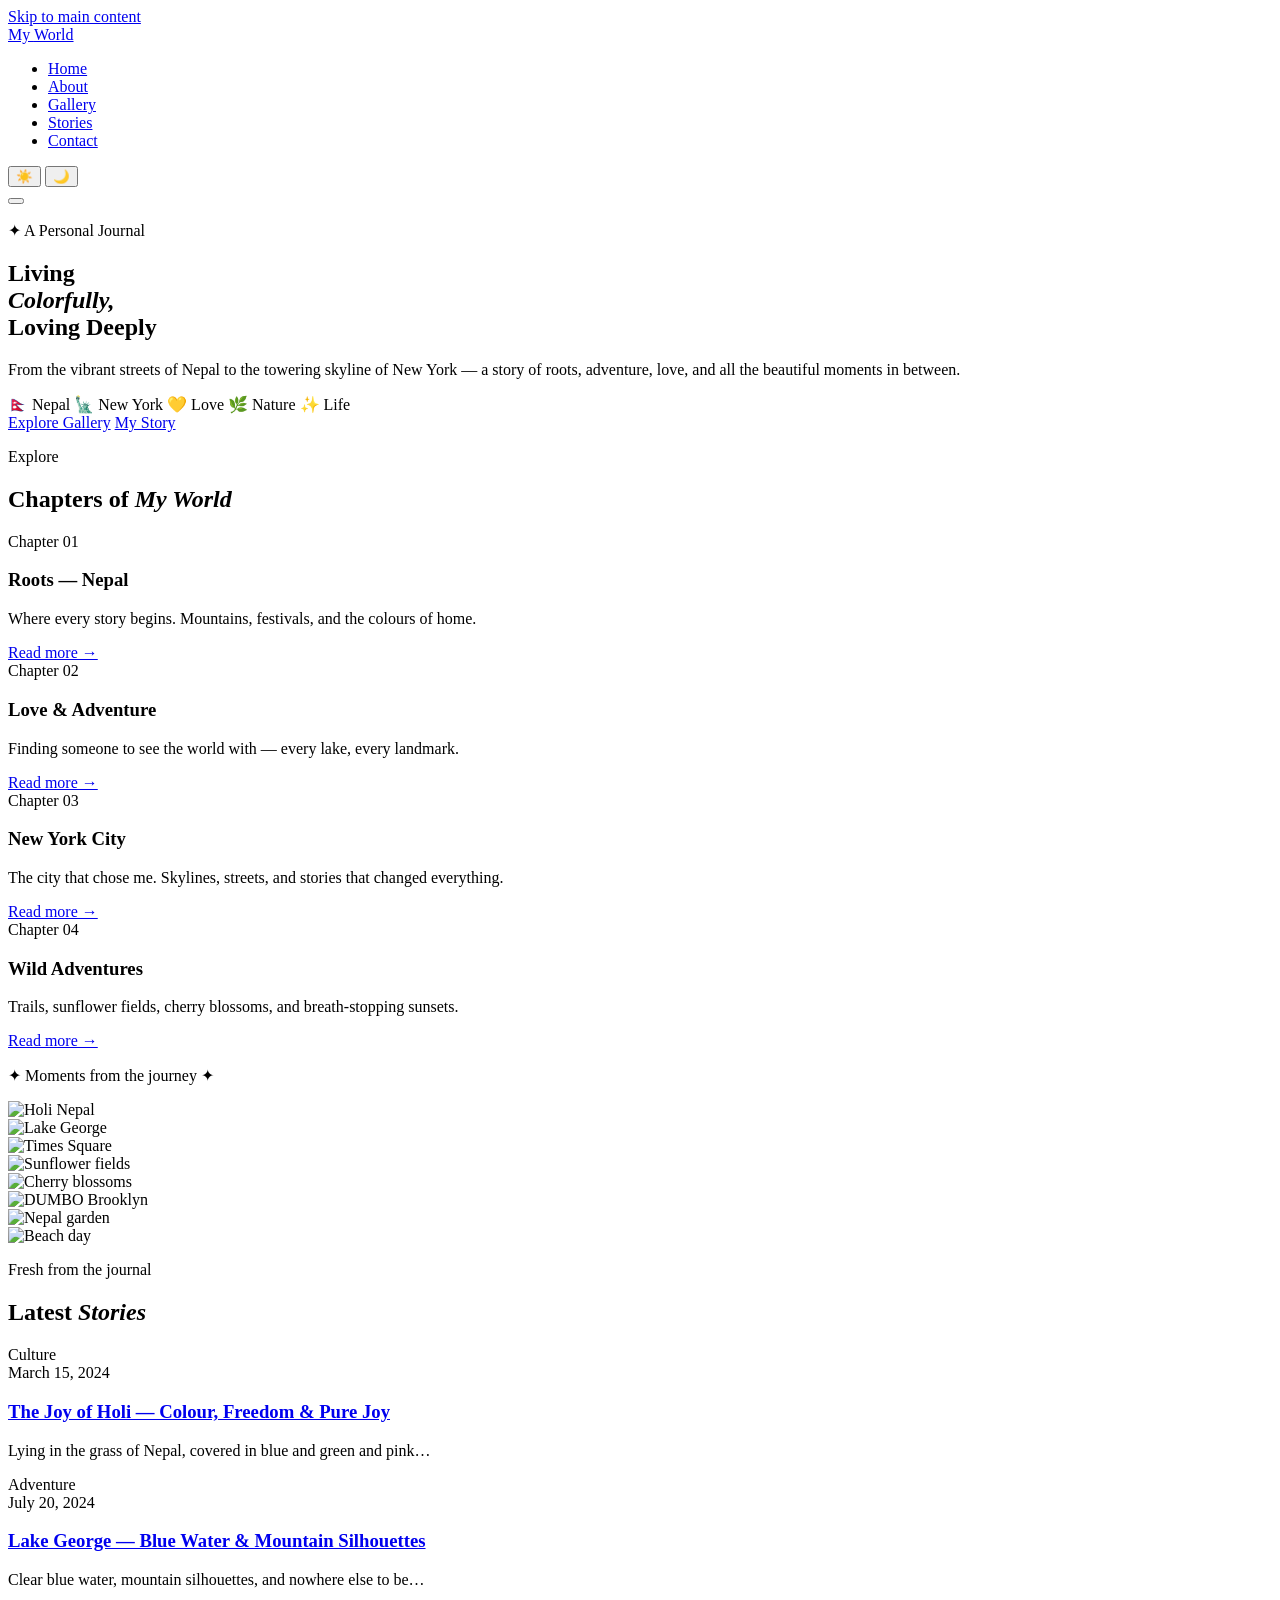
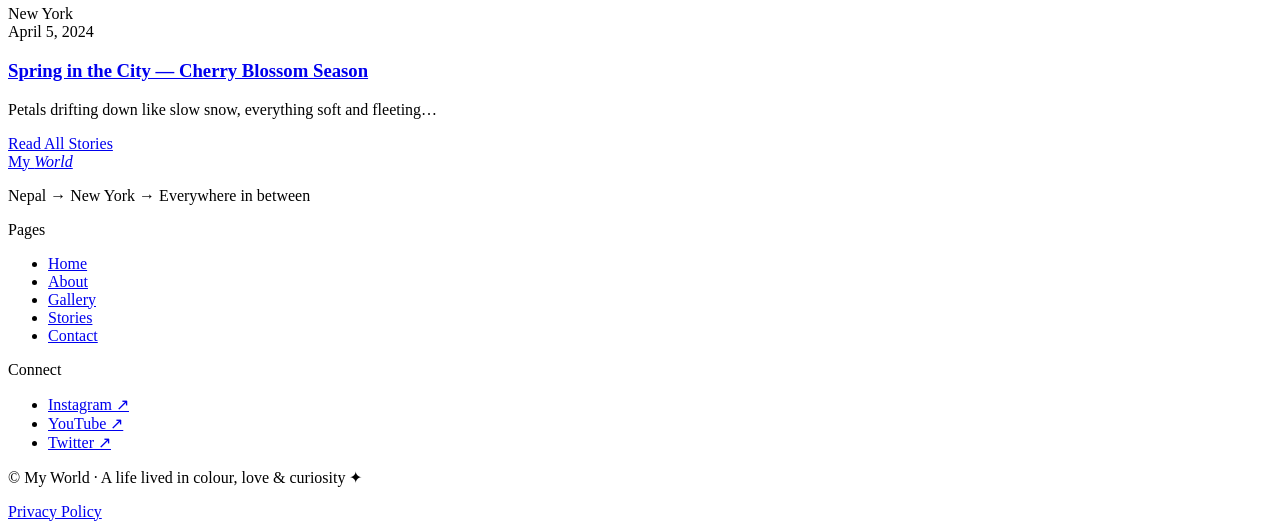
==== index.html @ 85cc90f7 "Add files via upload" ====
<!DOCTYPE html>
<html lang="en" data-theme="light">
<head>
  <meta charset="UTF-8" />
  <meta name="viewport" content="width=device-width, initial-scale=1.0" />
  <title>My World — Nepal to New York | A Personal Vlog</title>
  <meta name="description" content="A personal vlog journey from Nepal to New York City. Stories of roots, love, adventure, nature, and culture." />
  <meta name="keywords" content="Nepal, New York, vlog, travel, culture, adventure, personal blog" />
  <meta name="author" content="My World" />
  <meta http-equiv="X-Content-Type-Options" content="nosniff" />
  <meta http-equiv="Referrer-Policy" content="strict-origin-when-cross-origin" />
  <meta property="og:title" content="My World — Nepal to New York" />
  <meta property="og:description" content="A life lived in colour, love and curiosity." />
  <meta property="og:type" content="website" />
  <link rel="preconnect" href="https://fonts.googleapis.com" />
  <link rel="preconnect" href="https://fonts.gstatic.com" crossorigin />
  <link href="https://fonts.googleapis.com/css2?family=Cormorant+Garamond:ital,wght@0,300;0,400;0,600;1,300;1,400&family=Outfit:wght@300;400;500;600&display=swap" rel="stylesheet" />
  <link rel="stylesheet" href="css/main.css" />
  <link rel="stylesheet" href="css/home.css" />
  <link rel="icon" href="data:image/svg+xml,<svg xmlns='http://www.w3.org/2000/svg' viewBox='0 0 32 32'><text y='26' font-size='26'>✦</text></svg>" />
</head>
<body>

<a href="#main" class="skip-link">Skip to main content</a>

<!-- NAVBAR -->
<nav id="navbar" role="navigation" aria-label="Main navigation">
  <a href="index.html" class="nav-logo">My <span>World</span></a>
  <div class="nav-mid">
    <ul class="nav-links" role="list">
      <li><a href="index.html" class="active" aria-current="page">Home</a></li>
      <li><a href="pages/about.html">About</a></li>
      <li><a href="pages/gallery.html">Gallery</a></li>
      <li><a href="pages/blog.html">Stories</a></li>
      <li><a href="pages/contact.html">Contact</a></li>
    </ul>
  </div>
  <div class="nav-right">
    <div class="theme-toggle" role="group" aria-label="Choose color theme">
      <button class="theme-btn" id="btnLight" aria-label="Light mode" title="Light mode">☀️</button>
      <button class="theme-btn active" id="btnDark" aria-label="Dark mode" title="Dark mode">🌙</button>
    </div>
    <button class="burger" id="burgerBtn" aria-label="Open menu" aria-expanded="false" aria-controls="mobileMenu">
      <span></span><span></span><span></span>
    </button>
  </div>
</nav>

<!-- MOBILE MENU -->
<div id="mobileMenu" class="drawer" hidden role="dialog" aria-modal="true" aria-label="Mobile navigation">
  <a href="index.html">Home</a>
  <a href="pages/about.html">About</a>
  <a href="pages/gallery.html">Gallery</a>
  <a href="pages/blog.html">Stories</a>
  <a href="pages/contact.html">Contact</a>
</div>

<main id="main">

  <!-- HERO -->
  <section class="hero" aria-labelledby="hero-heading">
    <div class="hero-content">
      <p class="eyebrow">✦ A Personal Journal</p>
      <h1 id="hero-heading" class="hero-h1">
        Living<br><em>Colorfully,</em><br><strong>Loving</strong> Deeply
      </h1>
      <p class="hero-sub">
        From the vibrant streets of Nepal to the towering skyline of New York —
        a story of roots, adventure, love, and all the beautiful moments in between.
      </p>
      <div class="hero-tags">
        <span class="tag">🇳🇵 Nepal</span>
        <span class="tag">🗽 New York</span>
        <span class="tag">💛 Love</span>
        <span class="tag">🌿 Nature</span>
        <span class="tag">✨ Life</span>
      </div>
      <div class="hero-cta">
        <a href="pages/gallery.html" class="btn-primary">Explore Gallery</a>
        <a href="pages/about.html" class="btn-secondary">My Story</a>
      </div>
    </div>
    <div class="hero-image">
      <!-- Put your hero photo in /images/hero.jpg -->
      <img src="images/hero.jpg"
           alt="Standing in a golden sunflower field in a white dress"
           loading="eager" fetchpriority="high" width="800" height="1000"
           onerror="this.parentElement.classList.add('img-fallback');this.remove();" />
    </div>
  </section>

  <!-- CHAPTERS -->
  <section class="chapters" aria-labelledby="chapters-heading">
    <div class="section-header reveal">
      <p class="lbl">Explore</p>
      <h2 id="chapters-heading" class="sec-h">Chapters of <em>My World</em></h2>
    </div>
    <div class="chapters-grid">

      <article class="chapter-card reveal">
        <div class="card-img">
          <img src="images/chapter-roots.jpg" alt="Holi festival Nepal" loading="lazy" width="600" height="400" onerror="this.remove()" />
        </div>
        <div class="card-body">
          <span class="card-tag">Chapter 01</span>
          <h3>Roots — Nepal</h3>
          <p>Where every story begins. Mountains, festivals, and the colours of home.</p>
          <a href="pages/blog.html#roots" class="card-link">Read more →</a>
        </div>
      </article>

      <article class="chapter-card reveal d1">
        <div class="card-img">
          <img src="images/chapter-love.jpg" alt="Couple at Lake George" loading="lazy" width="600" height="400" onerror="this.remove()" />
        </div>
        <div class="card-body">
          <span class="card-tag">Chapter 02</span>
          <h3>Love &amp; Adventure</h3>
          <p>Finding someone to see the world with — every lake, every landmark.</p>
          <a href="pages/blog.html#love" class="card-link">Read more →</a>
        </div>
      </article>

      <article class="chapter-card reveal d2">
        <div class="card-img">
          <img src="images/chapter-nyc.jpg" alt="Times Square New York" loading="lazy" width="600" height="400" onerror="this.remove()" />
        </div>
        <div class="card-body">
          <span class="card-tag">Chapter 03</span>
          <h3>New York City</h3>
          <p>The city that chose me. Skylines, streets, and stories that changed everything.</p>
          <a href="pages/blog.html#nyc" class="card-link">Read more →</a>
        </div>
      </article>

      <article class="chapter-card reveal d3">
        <div class="card-img">
          <img src="images/chapter-nature.jpg" alt="Hudson Highlands hiking" loading="lazy" width="600" height="400" onerror="this.remove()" />
        </div>
        <div class="card-body">
          <span class="card-tag">Chapter 04</span>
          <h3>Wild Adventures</h3>
          <p>Trails, sunflower fields, cherry blossoms, and breath-stopping sunsets.</p>
          <a href="pages/blog.html#nature" class="card-link">Read more →</a>
        </div>
      </article>

    </div>
  </section>

  <!-- PHOTO STRIP -->
  <section class="strip" aria-label="Photo highlights from the journey">
    <p class="strip-ttl">✦ Moments from the journey ✦</p>
    <div class="strip-inner" role="list" tabindex="0" aria-label="Scroll to see more photos">
      <!-- Add your photos here — all go in /images/ folder -->
      <div class="strip-item" role="listitem"><img src="images/strip-1.jpg" alt="Holi Nepal" loading="lazy" width="225" height="305" /></div>
      <div class="strip-item" role="listitem"><img src="images/strip-2.jpg" alt="Lake George" loading="lazy" width="225" height="305" /></div>
      <div class="strip-item" role="listitem"><img src="images/strip-3.jpg" alt="Times Square" loading="lazy" width="225" height="305" /></div>
      <div class="strip-item" role="listitem"><img src="images/strip-4.jpg" alt="Sunflower fields" loading="lazy" width="225" height="305" /></div>
      <div class="strip-item" role="listitem"><img src="images/strip-5.jpg" alt="Cherry blossoms" loading="lazy" width="225" height="305" /></div>
      <div class="strip-item" role="listitem"><img src="images/strip-6.jpg" alt="DUMBO Brooklyn" loading="lazy" width="225" height="305" /></div>
      <div class="strip-item" role="listitem"><img src="images/strip-7.jpg" alt="Nepal garden" loading="lazy" width="225" height="305" /></div>
      <div class="strip-item" role="listitem"><img src="images/strip-8.jpg" alt="Beach day" loading="lazy" width="225" height="305" /></div>
    </div>
  </section>

  <!-- LATEST STORIES -->
  <section class="latest" aria-labelledby="latest-heading">
    <div class="section-header reveal">
      <p class="lbl">Fresh from the journal</p>
      <h2 id="latest-heading" class="sec-h">Latest <em>Stories</em></h2>
    </div>
    <div class="stories-grid">

      <article class="story-card reveal">
        <div class="story-img">
          <img src="images/story-1.jpg" alt="Holi colours Nepal" loading="lazy" width="600" height="350" onerror="this.remove()" />
          <span class="story-category">Culture</span>
        </div>
        <div class="story-body">
          <time class="story-date" datetime="2024-03-15">March 15, 2024</time>
          <h3><a href="pages/blog.html#holi">The Joy of Holi — Colour, Freedom &amp; Pure Joy</a></h3>
          <p>Lying in the grass of Nepal, covered in blue and green and pink…</p>
        </div>
      </article>

      <article class="story-card reveal d1">
        <div class="story-img">
          <img src="images/story-2.jpg" alt="Lake George summer" loading="lazy" width="600" height="350" onerror="this.remove()" />
          <span class="story-category">Adventure</span>
        </div>
        <div class="story-body">
          <time class="story-date" datetime="2024-07-20">July 20, 2024</time>
          <h3><a href="pages/blog.html#lake-george">Lake George — Blue Water &amp; Mountain Silhouettes</a></h3>
          <p>Clear blue water, mountain silhouettes, and nowhere else to be…</p>
        </div>
      </article>

      <article class="story-card reveal d2">
        <div class="story-img">
          <img src="images/story-3.jpg" alt="Cherry blossoms New York" loading="lazy" width="600" height="350" onerror="this.remove()" />
          <span class="story-category">New York</span>
        </div>
        <div class="story-body">
          <time class="story-date" datetime="2024-04-05">April 5, 2024</time>
          <h3><a href="pages/blog.html#cherry">Spring in the City — Cherry Blossom Season</a></h3>
          <p>Petals drifting down like slow snow, everything soft and fleeting…</p>
        </div>
      </article>

    </div>
    <div class="section-cta">
      <a href="pages/blog.html" class="btn-primary">Read All Stories</a>
    </div>
  </section>

</main>

<!-- FOOTER -->
<footer role="contentinfo">
  <div class="footer-inner">
    <div class="footer-brand">
      <a href="index.html" class="footer-logo">My <em>World</em></a>
      <p>Nepal → New York → Everywhere in between</p>
    </div>
    <nav class="footer-nav" aria-label="Footer navigation">
      <p class="footer-nav-title">Pages</p>
      <ul>
        <li><a href="index.html">Home</a></li>
        <li><a href="pages/about.html">About</a></li>
        <li><a href="pages/gallery.html">Gallery</a></li>
        <li><a href="pages/blog.html">Stories</a></li>
        <li><a href="pages/contact.html">Contact</a></li>
      </ul>
    </nav>
    <nav class="footer-social" aria-label="Social media">
      <p class="footer-nav-title">Connect</p>
      <ul>
        <li><a href="#" target="_blank" rel="noopener noreferrer">Instagram ↗</a></li>
        <li><a href="#" target="_blank" rel="noopener noreferrer">YouTube ↗</a></li>
        <li><a href="#" target="_blank" rel="noopener noreferrer">Twitter ↗</a></li>
      </ul>
    </nav>
  </div>
  <div class="footer-bottom">
    <p>© <span id="year"></span> My World · A life lived in colour, love &amp; curiosity ✦</p>
    <a href="pages/privacy.html">Privacy Policy</a>
  </div>
</footer>

<!-- JS at bottom of body — loads after HTML is rendered -->
<script src="js/main.js"></script>

</body>
</html>
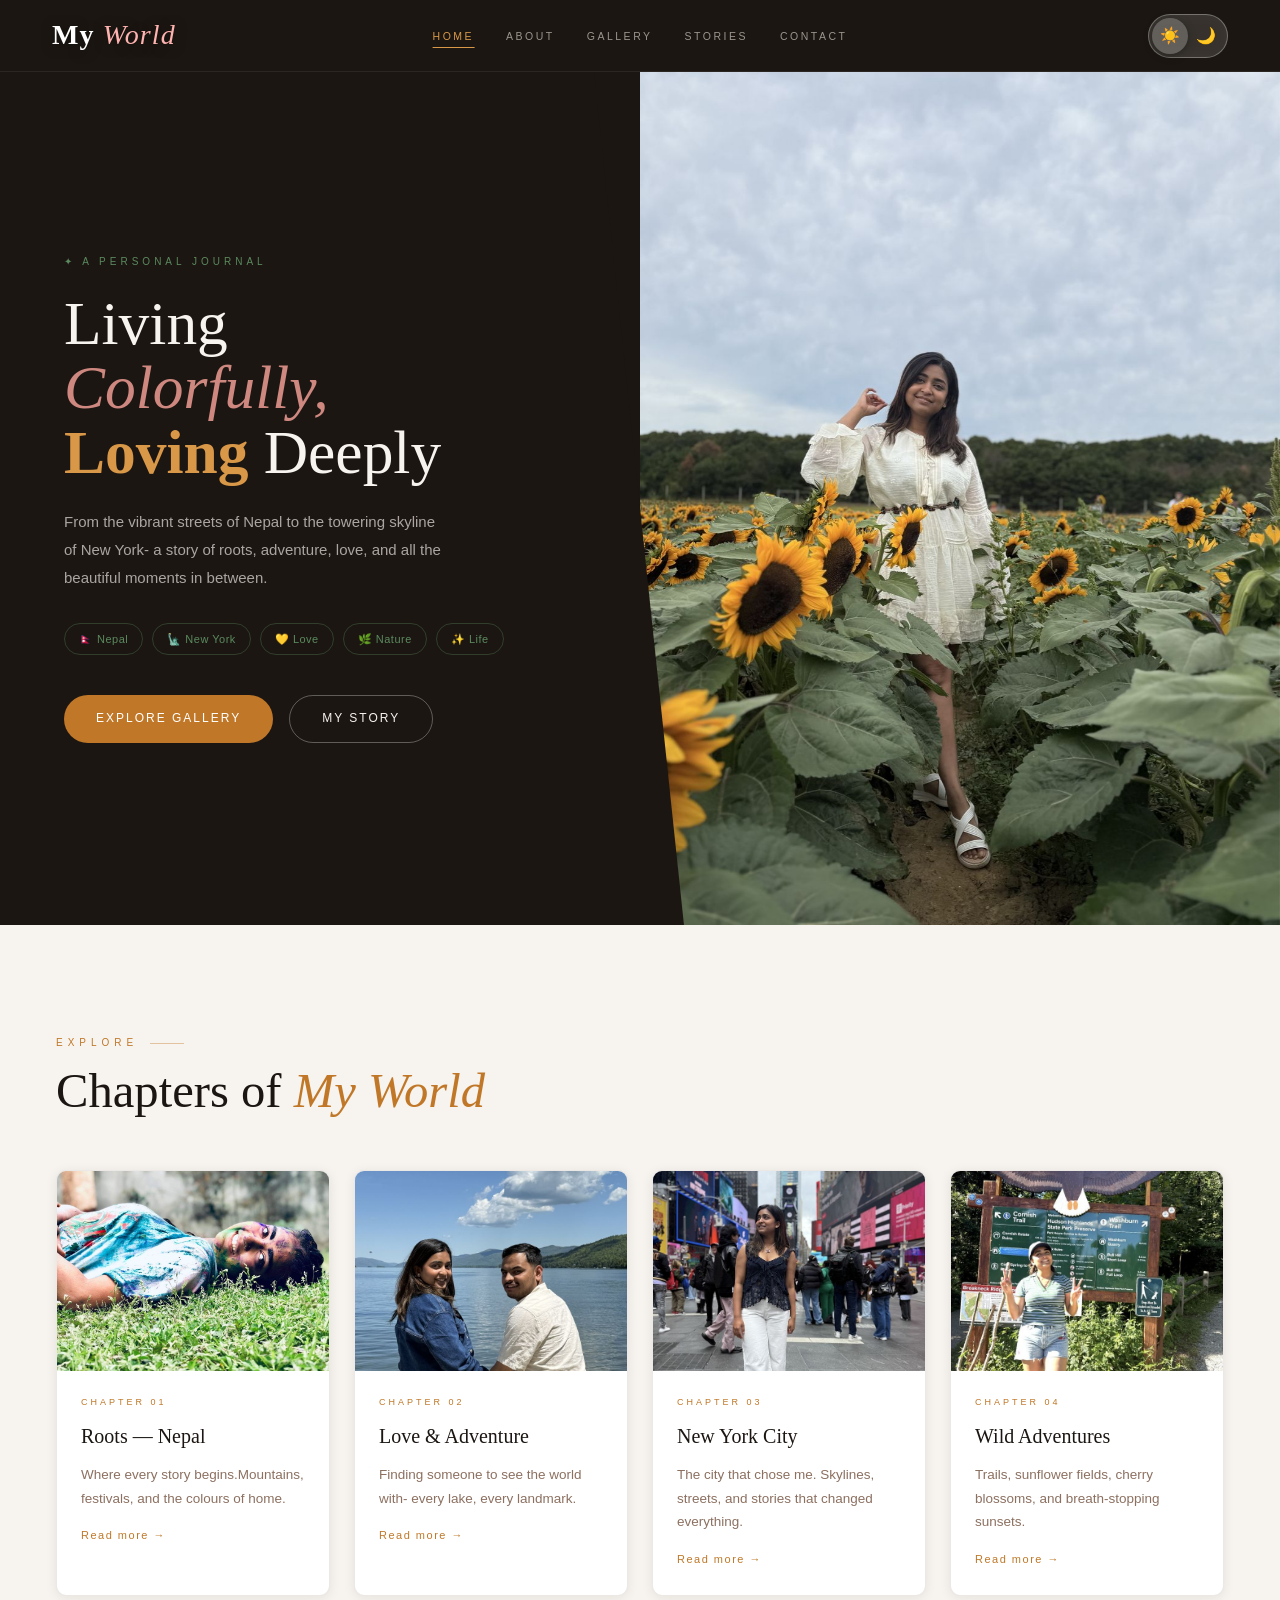
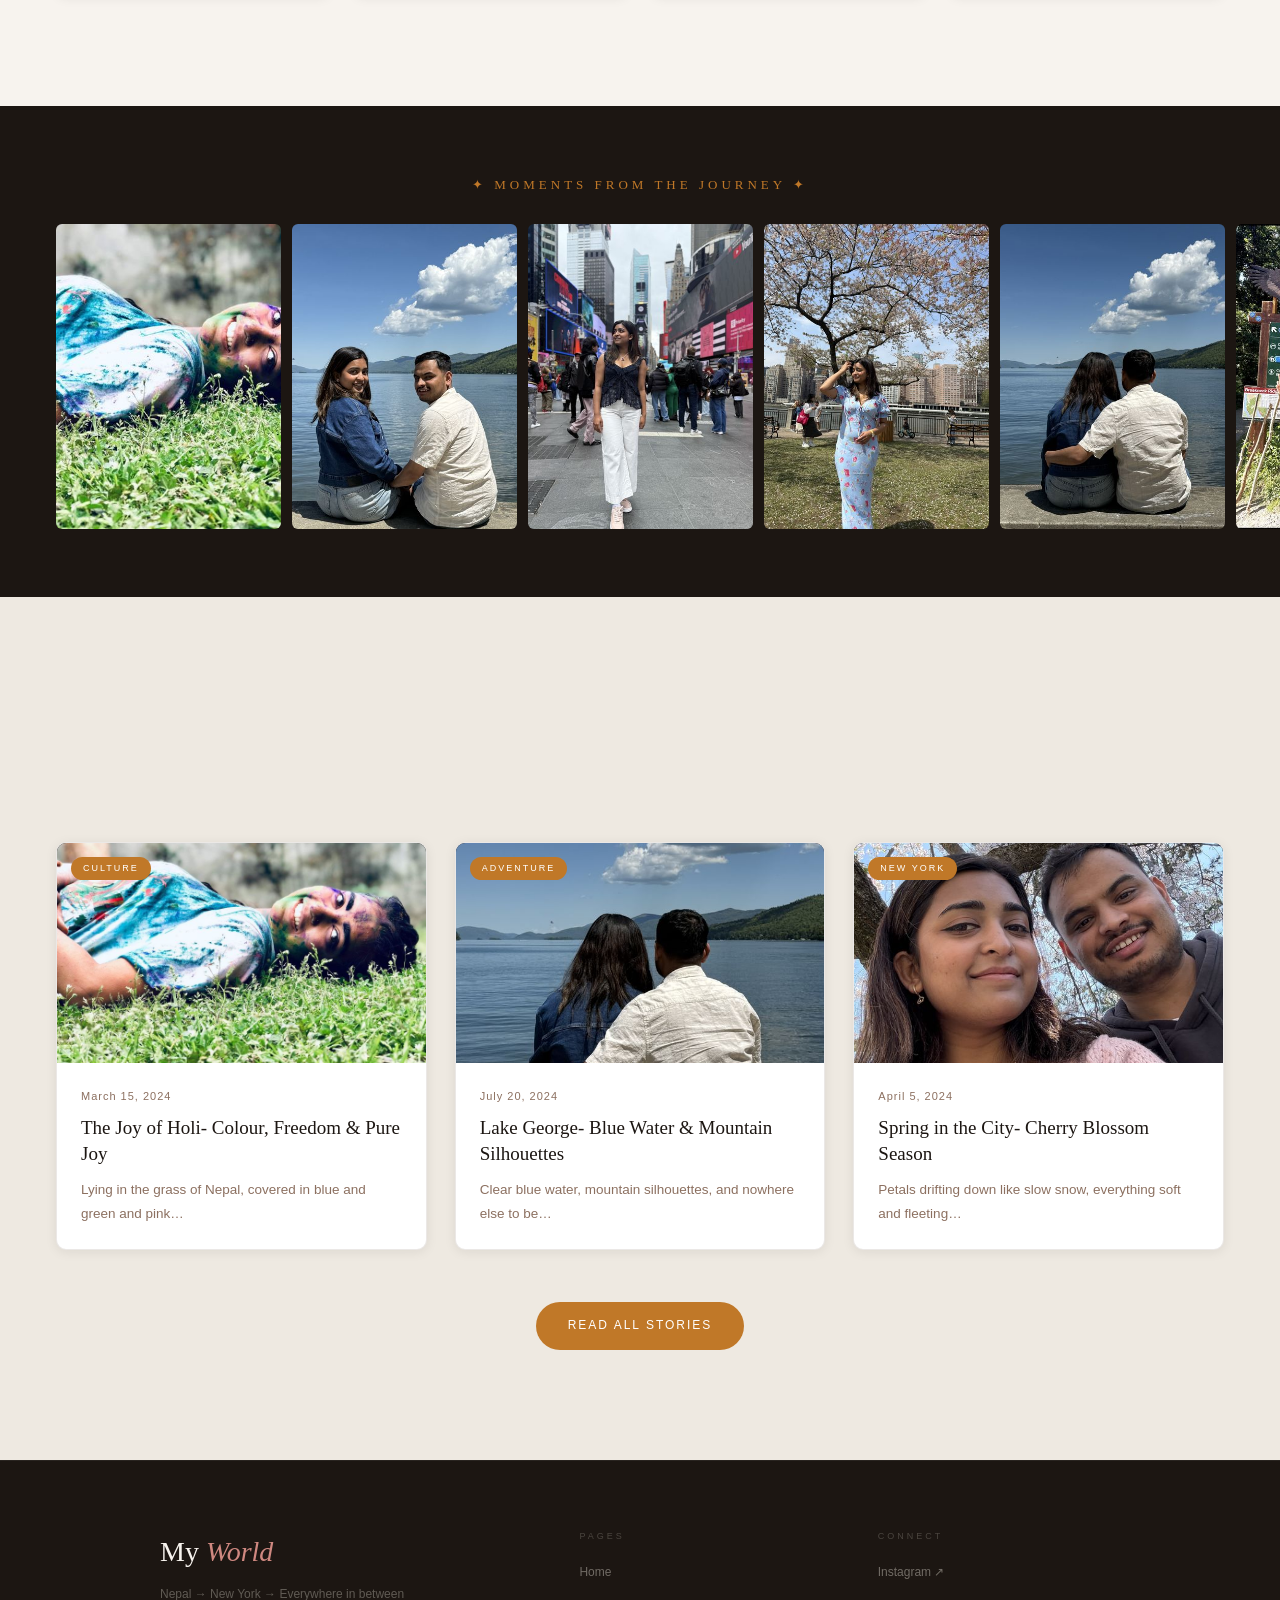
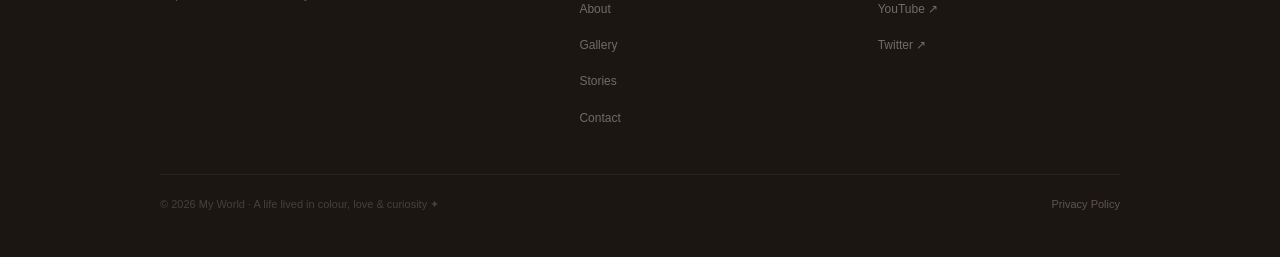
==== commit df0fd29c: "Update index.html" ====
--- a/index.html
+++ b/index.html
@@ -65,7 +65,7 @@
         Living<br><em>Colorfully,</em><br><strong>Loving</strong> Deeply
       </h1>
       <p class="hero-sub">
-        From the vibrant streets of Nepal to the towering skyline of New York —
+        From the vibrant streets of Nepal to the towering skyline of New York-
         a story of roots, adventure, love, and all the beautiful moments in between.
       </p>
       <div class="hero-tags">
@@ -104,7 +104,7 @@
         <div class="card-body">
           <span class="card-tag">Chapter 01</span>
           <h3>Roots — Nepal</h3>
-          <p>Where every story begins. Mountains, festivals, and the colours of home.</p>
+          <p>Where every story begins.Mountains, festivals, and the colours of home.</p>
           <a href="pages/blog.html#roots" class="card-link">Read more →</a>
         </div>
       </article>
@@ -116,7 +116,7 @@
         <div class="card-body">
           <span class="card-tag">Chapter 02</span>
           <h3>Love &amp; Adventure</h3>
-          <p>Finding someone to see the world with — every lake, every landmark.</p>
+          <p>Finding someone to see the world with- every lake, every landmark.</p>
           <a href="pages/blog.html#love" class="card-link">Read more →</a>
         </div>
       </article>
@@ -179,7 +179,7 @@
         </div>
         <div class="story-body">
           <time class="story-date" datetime="2024-03-15">March 15, 2024</time>
-          <h3><a href="pages/blog.html#holi">The Joy of Holi — Colour, Freedom &amp; Pure Joy</a></h3>
+          <h3><a href="pages/blog.html#holi">The Joy of Holi- Colour, Freedom &amp; Pure Joy</a></h3>
           <p>Lying in the grass of Nepal, covered in blue and green and pink…</p>
         </div>
       </article>
@@ -191,7 +191,7 @@
         </div>
         <div class="story-body">
           <time class="story-date" datetime="2024-07-20">July 20, 2024</time>
-          <h3><a href="pages/blog.html#lake-george">Lake George — Blue Water &amp; Mountain Silhouettes</a></h3>
+          <h3><a href="pages/blog.html#lake-george">Lake George- Blue Water &amp; Mountain Silhouettes</a></h3>
           <p>Clear blue water, mountain silhouettes, and nowhere else to be…</p>
         </div>
       </article>
@@ -203,7 +203,7 @@
         </div>
         <div class="story-body">
           <time class="story-date" datetime="2024-04-05">April 5, 2024</time>
-          <h3><a href="pages/blog.html#cherry">Spring in the City — Cherry Blossom Season</a></h3>
+          <h3><a href="pages/blog.html#cherry">Spring in the City- Cherry Blossom Season</a></h3>
           <p>Petals drifting down like slow snow, everything soft and fleeting…</p>
         </div>
       </article>
--- a/css/main.css
+++ b/css/main.css
@@ -0,0 +1,257 @@
+/* ============================================================
+   MAIN.CSS — Shared styles used on every page
+   My World Vlog — Nepal to New York
+   ============================================================ */
+
+/* ── RESET ── */
+*, *::before, *::after { box-sizing: border-box; margin: 0; padding: 0; }
+
+/* ── CSS VARIABLES (THEMES) ── */
+:root {
+  --nav-h: 72px;
+  --ease: cubic-bezier(0.22, 1, 0.36, 1);
+  --radius: 10px;
+  --radius-sm: 6px;
+}
+
+/* Light theme */
+[data-theme="light"] {
+  --bg: #f7f3ee;         --bg-alt: #eee9e1;      --bg-card: #ffffff;
+  --bg-dark: #1c1612;    --txt: #1c1612;          --txt-2: #5a4535;
+  --txt-3: #8c7060;      --txt-inv: #f7f3ee;      --txt-inv2: rgba(247,243,238,0.65);
+  --sage: #5a8a5e;       --sage-l: #8ab88e;       --sage-bg: rgba(90,138,94,0.1);
+  --amber: #c07828;      --amber-l: #d99848;      --amber-bg: rgba(192,120,40,0.1);
+  --rose: #b85c52;       --rose-l: #cf8880;       --sky: #4a8aa8;
+  --border: rgba(90,70,50,0.12);
+  --sh-sm: 0 2px 12px rgba(28,22,18,0.08);
+  --sh-md: 0 8px 32px rgba(28,22,18,0.12);
+  --sh-lg: 0 20px 60px rgba(28,22,18,0.18);
+  --nav-bg: rgba(20,15,10,0.97);
+  --toggle-bg: rgba(255,255,255,0.15);
+  --toggle-border: rgba(255,255,255,0.3);
+}
+
+/* Dark theme */
+[data-theme="dark"] {
+  --bg: #131009;          --bg-alt: #1a1710;       --bg-card: #211e16;
+  --bg-dark: #0d0b07;     --txt: #ece6da;           --txt-2: #a89070;
+  --txt-3: #6a5840;       --txt-inv: #ece6da;       --txt-inv2: rgba(236,230,218,0.55);
+  --sage: #72a876;        --sage-l: #9ac89e;        --sage-bg: rgba(114,168,118,0.1);
+  --amber: #d09040;       --amber-l: #e0b060;       --amber-bg: rgba(208,144,64,0.1);
+  --rose: #c87068;        --rose-l: #dea098;        --sky: #6aaccc;
+  --border: rgba(200,180,140,0.1);
+  --sh-sm: 0 2px 12px rgba(0,0,0,0.35);
+  --sh-md: 0 8px 32px rgba(0,0,0,0.45);
+  --sh-lg: 0 20px 60px rgba(0,0,0,0.65);
+  --nav-bg: rgba(4,3,2,0.98);
+  --toggle-bg: rgba(255,255,255,0.08);
+  --toggle-border: rgba(255,255,255,0.18);
+}
+
+/* ── BASE ── */
+html { scroll-behavior: smooth; font-size: 16px; -webkit-text-size-adjust: 100%; }
+body {
+  background: var(--bg); color: var(--txt);
+  font-family: 'Outfit', sans-serif;
+  line-height: 1.65; overflow-x: hidden;
+  transition: background 0.4s, color 0.4s;
+}
+@media (prefers-reduced-motion: reduce) {
+  *, *::before, *::after { animation-duration: 0.01ms !important; transition-duration: 0.01ms !important; }
+}
+:focus-visible { outline: 2px solid var(--amber); outline-offset: 3px; border-radius: 3px; }
+.skip-link {
+  position: absolute; top: -100%; left: 16px;
+  background: var(--bg-dark); color: var(--txt-inv);
+  padding: 10px 20px; border-radius: 0 0 6px 6px;
+  font-size: 14px; z-index: 9999; text-decoration: none; transition: top 0.2s;
+}
+.skip-link:focus { top: 0; }
+img { display: block; max-width: 100%; height: auto; }
+a { color: inherit; text-decoration: none; }
+ul { list-style: none; }
+button { font-family: inherit; }
+
+/* ── ANIMATIONS ── */
+@keyframes fadeUp   { from { opacity:0; transform:translateY(28px); } to { opacity:1; transform:none; } }
+@keyframes fadeIn   { from { opacity:0; } to { opacity:1; } }
+@keyframes growLine { from { transform:scaleX(0); } to { transform:scaleX(1); } }
+@keyframes floatY   { 0%,100% { transform:translateY(0); } 50% { transform:translateY(-10px); } }
+@keyframes slidDown { from { opacity:0; transform:translateY(-12px); } to { opacity:1; transform:none; } }
+@keyframes pop      { 0% { transform:scale(0.8); } 60% { transform:scale(1.15); } 100% { transform:scale(1); } }
+@keyframes spin     { to { transform:rotate(360deg); } }
+
+.reveal { opacity:0; transform:translateY(24px); transition:opacity 0.7s var(--ease),transform 0.7s var(--ease); }
+.reveal.in { opacity:1; transform:none; }
+.d1{transition-delay:0.1s} .d2{transition-delay:0.2s} .d3{transition-delay:0.3s} .d4{transition-delay:0.4s}
+
+/* ── NAVBAR ── */
+#navbar {
+  position: fixed; top:0; left:0; right:0; z-index:200;
+  height: var(--nav-h);
+  display: flex; align-items: center; justify-content: space-between;
+  padding: 0 52px;
+  background: var(--nav-bg);
+  backdrop-filter: blur(20px); -webkit-backdrop-filter: blur(20px);
+  border-bottom: 1px solid rgba(255,255,255,0.07);
+  transition: background 0.4s, box-shadow 0.3s;
+}
+#navbar.scrolled { box-shadow: 0 4px 40px rgba(0,0,0,0.4); }
+
+.nav-logo {
+  font-family: 'Cormorant Garamond', serif;
+  font-size: 28px; font-weight: 600;
+  color: #ffffff; text-decoration: none;
+  letter-spacing: 0.04em; flex-shrink: 0;
+  text-shadow: 0 2px 12px rgba(0,0,0,0.5);
+}
+.nav-logo span { color: #ffb3b0; font-style: italic; font-weight: 300; }
+
+.nav-mid { position: absolute; left: 50%; transform: translateX(-50%); }
+.nav-links { display: flex; gap: 32px; }
+.nav-links a {
+  font-size: 10.5px; letter-spacing: 2.5px; text-transform: uppercase;
+  color: rgba(240,235,225,0.6); text-decoration: none;
+  position: relative; padding: 4px 0; transition: color 0.25s;
+}
+.nav-links a::after {
+  content: ''; position: absolute; bottom: -2px; left: 0; right: 0;
+  height: 1px; background: var(--amber-l);
+  transform: scaleX(0); transform-origin: left; transition: transform 0.3s var(--ease);
+}
+.nav-links a:hover, .nav-links a.active { color: var(--amber-l); }
+.nav-links a:hover::after, .nav-links a.active::after { transform: scaleX(1); }
+
+.nav-right { display: flex; align-items: center; gap: 10px; }
+
+/* Theme toggle pill */
+.theme-toggle {
+  display: flex; align-items: center;
+  background: var(--toggle-bg);
+  border: 1.5px solid var(--toggle-border);
+  border-radius: 100px; padding: 3px;
+  backdrop-filter: blur(8px);
+}
+.theme-btn {
+  width: 36px; height: 36px; border-radius: 50%;
+  border: none; background: transparent; cursor: pointer;
+  font-size: 16px; display: flex; align-items: center; justify-content: center;
+  transition: background 0.3s, transform 0.2s; flex-shrink: 0;
+}
+.theme-btn:hover { transform: scale(1.12); }
+.theme-btn.active { background: rgba(255,255,255,0.22); box-shadow: 0 2px 8px rgba(0,0,0,0.3); }
+
+/* Burger */
+.burger {
+  display: none; background: rgba(255,255,255,0.1);
+  border: 1.5px solid rgba(255,255,255,0.25); border-radius: 8px;
+  padding: 8px 10px; cursor: pointer; flex-direction: column; gap: 5px;
+}
+.burger span { display: block; width: 20px; height: 2px; background: #fff; border-radius: 2px; transition: transform 0.3s, opacity 0.3s; }
+.burger[aria-expanded="true"] span:nth-child(1) { transform: translateY(7px) rotate(45deg); }
+.burger[aria-expanded="true"] span:nth-child(2) { opacity: 0; }
+.burger[aria-expanded="true"] span:nth-child(3) { transform: translateY(-7px) rotate(-45deg); }
+
+/* Mobile drawer */
+.drawer { position:fixed; top:var(--nav-h); left:0; right:0; z-index:199; background:rgba(10,7,4,0.97); backdrop-filter:blur(20px); padding:16px 24px 24px; border-bottom:1px solid rgba(255,255,255,0.07); }
+.drawer[hidden] { display:none; }
+.drawer.open { display:flex; flex-direction:column; gap:2px; animation:slidDown 0.25s var(--ease); }
+.drawer a { display:block; padding:13px 0; font-size:13px; letter-spacing:2.5px; text-transform:uppercase; color:rgba(240,235,225,0.72); text-decoration:none; border-bottom:1px solid rgba(255,255,255,0.06); transition:color 0.2s,padding-left 0.2s; }
+.drawer a:last-child { border-bottom:none; }
+.drawer a:hover { color:var(--amber-l); padding-left:8px; }
+
+/* ── SHARED TYPOGRAPHY ── */
+.lbl { font-size:10px; letter-spacing:5px; text-transform:uppercase; color:var(--amber); margin-bottom:12px; display:flex; align-items:center; gap:12px; }
+.lbl::after { content:''; height:1px; width:34px; background:var(--amber); opacity:0.4; }
+.sec-h { font-family:'Cormorant Garamond',serif; font-size:clamp(28px,3.8vw,50px); font-weight:300; line-height:1.12; color:var(--txt); margin-bottom:18px; transition:color 0.4s; }
+.sec-h em { color:var(--amber); font-style:italic; }
+.sec-p { font-size:15.5px; line-height:1.85; font-weight:300; color:var(--txt-2); transition:color 0.4s; }
+
+/* ── BUTTONS ── */
+.btn-primary {
+  display: inline-block; padding: 14px 32px;
+  background: var(--amber); color: #fff; border-radius: 100px;
+  font-size: 12px; letter-spacing: 2px; text-transform: uppercase; font-weight: 500;
+  transition: background 0.25s, transform 0.2s, box-shadow 0.25s;
+  text-decoration: none; border: none; cursor: pointer; font-family: inherit;
+}
+.btn-primary:hover { background: var(--amber-l); transform: translateY(-2px); box-shadow: 0 8px 24px rgba(192,120,40,0.35); }
+.btn-primary:disabled { opacity: 0.6; cursor: not-allowed; transform: none; }
+
+.btn-secondary {
+  display: inline-block; padding: 13px 32px;
+  background: transparent; color: var(--txt-inv);
+  border: 1.5px solid rgba(255,255,255,0.3); border-radius: 100px;
+  font-size: 12px; letter-spacing: 2px; text-transform: uppercase; font-weight: 400;
+  transition: background 0.25s, border-color 0.25s, transform 0.2s;
+  text-decoration: none; cursor: pointer; font-family: inherit;
+}
+.btn-secondary:hover { background: rgba(255,255,255,0.1); border-color: rgba(255,255,255,0.5); transform: translateY(-2px); }
+
+/* ── PAGE HEADER (inner pages) ── */
+.page-header {
+  padding: calc(var(--nav-h) + 80px) 56px 80px;
+  background: var(--bg-dark); text-align: center; position: relative; overflow: hidden;
+}
+.page-header::before { content:''; position:absolute; inset:0; background:radial-gradient(ellipse at center top,rgba(90,138,94,0.12) 0%,transparent 70%); pointer-events:none; }
+.page-header .lbl { justify-content:center; }
+.page-header .lbl::after { display:none; }
+.page-header .sec-h { color:var(--txt-inv); }
+.page-header .sec-h em { color:var(--sage-l); }
+.page-header p { color:var(--txt-inv2); max-width:560px; margin:16px auto 0; font-size:16px; }
+
+/* ── PHOTO STRIP ── */
+.strip { background:var(--bg-dark); padding:68px 0; transition:background 0.4s; }
+.strip-ttl { font-family:'Cormorant Garamond',serif; font-size:13px; letter-spacing:4px; text-transform:uppercase; color:var(--amber); text-align:center; margin-bottom:28px; }
+.strip-inner { display:flex; gap:11px; padding:0 56px; overflow-x:auto; scrollbar-width:none; cursor:grab; -webkit-overflow-scrolling:touch; }
+.strip-inner::-webkit-scrollbar { display:none; }
+.strip-item { flex:0 0 225px; height:305px; border-radius:var(--radius-sm); overflow:hidden; background:#1a1612; }
+.strip-item img { width:100%; height:100%; object-fit:cover; object-position:center; transition:transform 0.5s var(--ease); pointer-events:none; }
+.strip-item:hover img { transform:scale(1.07); }
+
+/* ── FOOTER ── */
+footer { background:var(--bg-dark); border-top:1px solid rgba(255,255,255,0.06); padding:68px 56px 44px; transition:background 0.4s; }
+.footer-inner { max-width:960px; margin:0 auto; display:grid; grid-template-columns:1.5fr 1fr 1fr; gap:56px; align-items:start; }
+.footer-logo { font-family:'Cormorant Garamond',serif; font-size:28px; font-weight:300; color:var(--txt-inv); text-decoration:none; display:block; margin-bottom:10px; }
+.footer-logo em { color:var(--rose-l); font-style:italic; }
+.footer-brand p { font-size:12px; color:rgba(240,235,225,0.32); font-weight:300; }
+.footer-nav-title { font-size:9px; letter-spacing:3px; text-transform:uppercase; color:rgba(240,235,225,0.22); margin-bottom:14px; }
+.footer-nav li+li, .footer-social li+li { margin-top:10px; }
+.footer-nav a, .footer-social a { font-size:12px; color:rgba(240,235,225,0.4); text-decoration:none; font-weight:300; transition:color 0.2s; }
+.footer-nav a:hover, .footer-social a:hover { color:var(--amber-l); }
+.footer-bottom { max-width:960px; margin:44px auto 0; padding-top:20px; border-top:1px solid rgba(255,255,255,0.06); display:flex; justify-content:space-between; align-items:center; flex-wrap:wrap; gap:12px; font-size:11px; color:rgba(240,235,225,0.2); }
+.footer-bottom a { color:rgba(240,235,225,0.3); text-decoration:none; transition:color 0.2s; }
+.footer-bottom a:hover { color:var(--amber-l); }
+
+/* ── HELPERS ── */
+.section-header { margin-bottom:52px; }
+.section-cta { text-align:center; margin-top:52px; }
+.loading { display:inline-block; width:20px; height:20px; border:2px solid rgba(255,255,255,0.3); border-top-color:#fff; border-radius:50%; animation:spin 0.7s linear infinite; }
+.form-msg { padding:14px 20px; border-radius:var(--radius-sm); font-size:14px; margin-top:16px; display:none; }
+.form-msg.success { background:var(--sage-bg); color:var(--sage); border:1px solid rgba(90,138,94,0.3); display:block; }
+.form-msg.error   { background:rgba(184,92,82,0.1); color:var(--rose); border:1px solid rgba(184,92,82,0.3); display:block; }
+
+/* ── RESPONSIVE ── */
+@media (max-width:1024px) {
+  #navbar { padding:0 32px; }
+  .footer-inner { grid-template-columns:1fr 1fr; gap:40px; }
+  .strip-inner { padding:0 32px; }
+}
+@media (max-width:900px) {
+  #navbar { padding:0 18px; }
+  .nav-mid { display:none; }
+  .burger { display:flex; }
+  .strip-inner { padding:0 18px; }
+  .strip-item { flex:0 0 180px; height:245px; }
+  footer { padding:44px 20px 32px; }
+  .footer-inner { grid-template-columns:1fr; gap:28px; }
+  .footer-bottom { flex-direction:column; align-items:flex-start; }
+  .page-header { padding:calc(var(--nav-h) + 48px) 24px 56px; }
+}
+@media (max-width:480px) {
+  .nav-logo { font-size:22px; }
+  .strip-item { flex:0 0 150px; height:200px; }
+}
+@media print {
+  #navbar, .drawer, .strip, .burger, .theme-toggle { display:none !important; }
+}
--- a/css/home.css
+++ b/css/home.css
@@ -0,0 +1,166 @@
+/* ============================================================
+   HOME.CSS — Styles specific to index.html (homepage)
+   ============================================================ */
+
+/* ── HERO ── */
+.hero {
+  display: grid;
+  grid-template-columns: 1fr 1fr;
+  min-height: 100vh;
+  padding-top: var(--nav-h);
+  overflow: hidden;
+}
+.hero-content {
+  background: var(--bg-dark);
+  display: flex; flex-direction: column; justify-content: center;
+  padding: 80px 64px;
+  position: relative; z-index: 2;
+}
+.hero-content::after {
+  content: '';
+  position: absolute; right: -44px; top: 0;
+  width: 90px; height: 100%;
+  background: var(--bg-dark);
+  clip-path: polygon(0 0, 0 100%, 100% 100%);
+  z-index: 3;
+}
+.eyebrow {
+  font-size: 10px; letter-spacing: 4px; text-transform: uppercase;
+  color: var(--sage); margin-bottom: 20px;
+  opacity: 0; animation: fadeUp 0.8s 0.2s forwards;
+}
+.hero-h1 {
+  font-family: 'Cormorant Garamond', serif;
+  font-size: clamp(42px, 4.8vw, 72px);
+  font-weight: 300; line-height: 1.05;
+  color: var(--txt-inv); margin-bottom: 24px;
+  opacity: 0; animation: fadeUp 0.8s 0.4s forwards;
+}
+.hero-h1 em  { color: var(--rose-l); font-style: italic; }
+.hero-h1 strong { color: var(--amber-l); font-weight: 600; font-style: normal; }
+.hero-sub {
+  font-size: 15px; line-height: 1.85; font-weight: 300;
+  color: var(--txt-inv2); max-width: 380px;
+  opacity: 0; animation: fadeUp 0.8s 0.6s forwards;
+}
+.hero-tags {
+  display: flex; flex-wrap: wrap; gap: 9px; margin-top: 32px;
+  opacity: 0; animation: fadeUp 0.8s 0.8s forwards;
+}
+.tag {
+  font-size: 11px; padding: 6px 14px;
+  border: 1px solid rgba(90,138,94,0.35); border-radius: 100px;
+  color: var(--sage); letter-spacing: 0.5px;
+  transition: background 0.25s, border-color 0.25s;
+}
+.tag:hover { background: var(--sage-bg); border-color: var(--sage); }
+.hero-cta {
+  display: flex; gap: 16px; margin-top: 40px; flex-wrap: wrap;
+  opacity: 0; animation: fadeUp 0.8s 1s forwards;
+}
+.hero-image { position: relative; overflow: hidden; }
+.hero-image img {
+  width: 100%; height: 100%;
+  object-fit: cover; object-position: center;
+  animation: fadeIn 1.4s 0.3s both;
+}
+.hero-image.img-fallback { background: linear-gradient(135deg, #2d5a30, #1a3a1c); }
+
+/* ── CHAPTERS ── */
+.chapters { background: var(--bg); padding: 110px 56px; transition: background 0.4s; }
+.chapters-grid {
+  display: grid;
+  grid-template-columns: repeat(4, 1fr);
+  gap: 24px;
+}
+.chapter-card {
+  background: var(--bg-card);
+  border-radius: var(--radius);
+  overflow: hidden;
+  border: 1px solid var(--border);
+  box-shadow: var(--sh-sm);
+  transition: transform 0.3s var(--ease), box-shadow 0.3s, background 0.4s;
+}
+.chapter-card:hover { transform: translateY(-6px); box-shadow: var(--sh-md); }
+.card-img { height: 200px; overflow: hidden; background: #1a1612; }
+.card-img img { width: 100%; height: 100%; object-fit: cover; object-position: center; transition: transform 0.6s var(--ease); }
+.chapter-card:hover .card-img img { transform: scale(1.06); }
+.card-body { padding: 24px; }
+.card-tag {
+  font-size: 9px; letter-spacing: 3px; text-transform: uppercase;
+  color: var(--amber); margin-bottom: 10px; display: block;
+}
+.card-body h3 {
+  font-family: 'Cormorant Garamond', serif;
+  font-size: 20px; font-weight: 400;
+  color: var(--txt); margin-bottom: 10px; transition: color 0.4s;
+}
+.card-body p { font-size: 13.5px; line-height: 1.75; color: var(--txt-3); font-weight: 300; transition: color 0.4s; }
+.card-link {
+  display: inline-block; margin-top: 16px;
+  font-size: 11px; letter-spacing: 1.5px;
+  color: var(--amber); transition: color 0.2s, letter-spacing 0.2s;
+}
+.card-link:hover { color: var(--amber-l); letter-spacing: 2px; }
+
+/* ── LATEST STORIES ── */
+.latest { background: var(--bg-alt); padding: 110px 56px; transition: background 0.4s; }
+.stories-grid {
+  display: grid;
+  grid-template-columns: repeat(3, 1fr);
+  gap: 28px;
+}
+.story-card {
+  background: var(--bg-card);
+  border-radius: var(--radius);
+  overflow: hidden;
+  border: 1px solid var(--border);
+  box-shadow: var(--sh-sm);
+  transition: transform 0.3s var(--ease), box-shadow 0.3s, background 0.4s;
+}
+.story-card:hover { transform: translateY(-5px); box-shadow: var(--sh-md); }
+.story-img {
+  height: 220px; overflow: hidden;
+  background: #1a1612; position: relative;
+}
+.story-img img { width: 100%; height: 100%; object-fit: cover; object-position: center; transition: transform 0.6s var(--ease); }
+.story-card:hover .story-img img { transform: scale(1.05); }
+.story-category {
+  position: absolute; top: 14px; left: 14px;
+  font-size: 9px; letter-spacing: 2px; text-transform: uppercase;
+  background: var(--amber); color: #fff;
+  padding: 4px 12px; border-radius: 100px;
+}
+.story-body { padding: 24px; }
+.story-date { font-size: 11px; color: var(--txt-3); letter-spacing: 1px; display: block; margin-bottom: 10px; }
+.story-body h3 { font-family: 'Cormorant Garamond', serif; font-size: 19px; font-weight: 400; line-height: 1.35; margin-bottom: 12px; }
+.story-body h3 a { color: var(--txt); transition: color 0.2s; }
+.story-body h3 a:hover { color: var(--amber); }
+.story-body p { font-size: 13.5px; line-height: 1.75; color: var(--txt-3); font-weight: 300; }
+
+/* ── RESPONSIVE: TABLET ── */
+@media (max-width: 1024px) {
+  .chapters { padding: 90px 40px; }
+  .latest { padding: 90px 40px; }
+  .chapters-grid { grid-template-columns: repeat(2, 1fr); }
+  .stories-grid { grid-template-columns: repeat(2, 1fr); }
+}
+
+/* ── RESPONSIVE: MOBILE ── */
+@media (max-width: 900px) {
+  .hero { grid-template-columns: 1fr; }
+  .hero-content { padding: 56px 24px 44px; }
+  .hero-content::after { display: none; }
+  .hero-image { height: 320px; order: -1; }
+  .chapters { padding: 70px 20px; }
+  .chapters-grid { grid-template-columns: 1fr 1fr; gap: 16px; }
+  .latest { padding: 70px 20px; }
+  .stories-grid { grid-template-columns: 1fr; gap: 20px; }
+}
+
+@media (max-width: 480px) {
+  .hero-image { height: 260px; }
+  .hero-cta { flex-direction: column; }
+  .hero-cta .btn-primary, .hero-cta .btn-secondary { text-align: center; }
+  .chapters-grid { grid-template-columns: 1fr; }
+}
